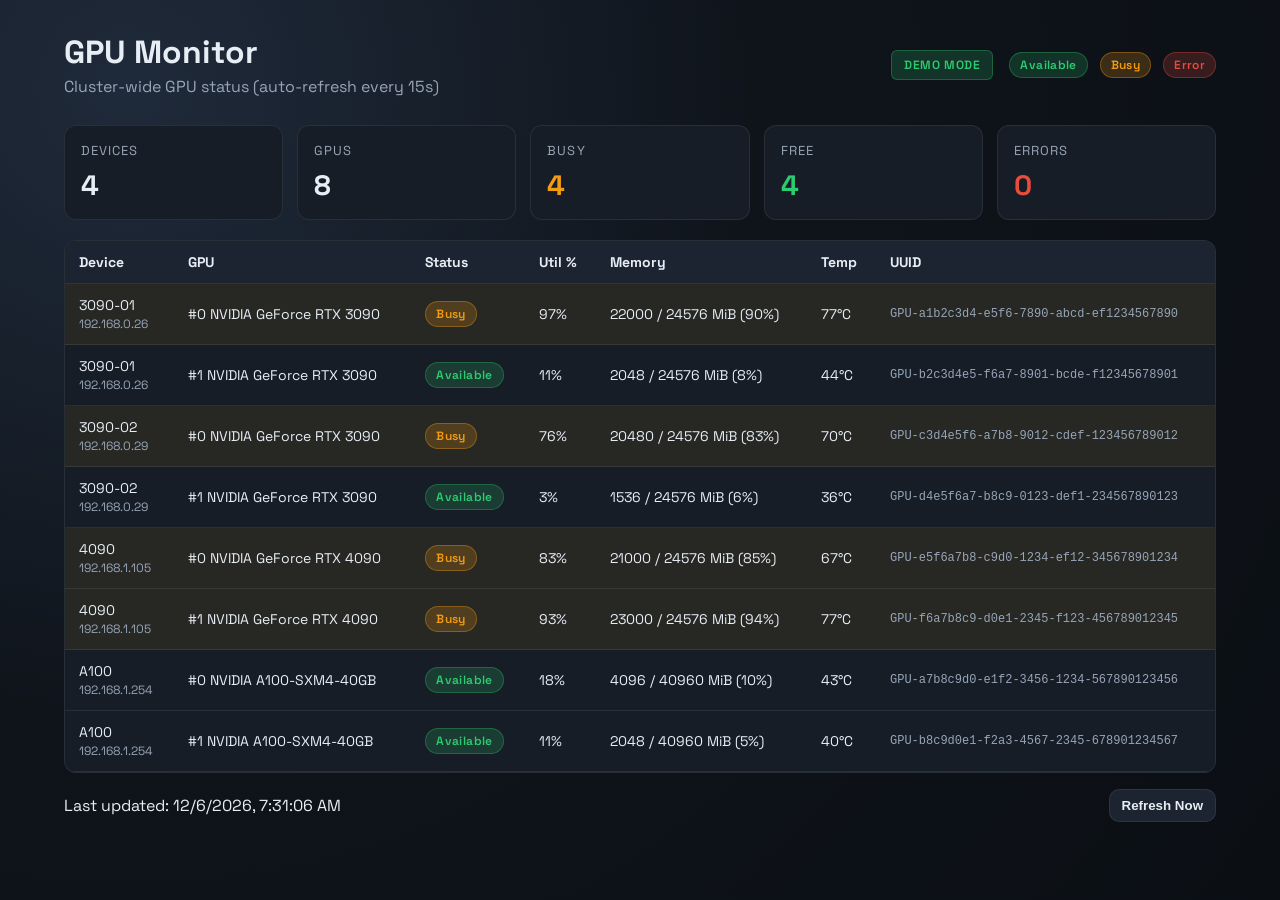
==== docs/index.html @ 457eb91b "github page" ====
<!doctype html>
<html lang="en">
  <head>
    <meta charset="utf-8" />
    <meta name="viewport" content="width=device-width, initial-scale=1" />
    <title>GPU Monitor - Demo</title>
    <style>
      @import url("https://fonts.googleapis.com/css2?family=Space+Grotesk:wght@400;500;600;700&display=swap");

      :root {
        --bg: #0f141b;
        --panel: #161d26;
        --panel-2: #1b2430;
        --text: #e7edf5;
        --muted: #97a5b7;
        --ok: #2ecc71;
        --busy: #f39c12;
        --error: #e74c3c;
        --border: rgba(255, 255, 255, 0.08);
      }

      * {
        box-sizing: border-box;
      }

      body {
        margin: 0;
        font-family: "Space Grotesk", sans-serif;
        background: radial-gradient(circle at 10% 10%, #1f2a3a 0%, #0f141b 45%, #0b0f14 100%);
        color: var(--text);
        min-height: 100vh;
      }

      .app {
        max-width: 1200px;
        margin: 0 auto;
        padding: 32px 24px 48px;
      }

      .topbar {
        display: flex;
        align-items: center;
        justify-content: space-between;
        gap: 24px;
        flex-wrap: wrap;
      }

      h1 {
        margin: 0 0 4px 0;
        font-size: 32px;
        font-weight: 700;
      }

      .subtitle {
        margin: 0;
        color: var(--muted);
      }

      .legend {
        display: flex;
        gap: 12px;
      }

      .summary {
        margin: 28px 0 20px;
        display: grid;
        grid-template-columns: repeat(auto-fit, minmax(160px, 1fr));
        gap: 14px;
      }

      .card {
        background: var(--panel);
        border: 1px solid var(--border);
        padding: 16px;
        border-radius: 12px;
      }

      .card-title {
        font-size: 13px;
        color: var(--muted);
        text-transform: uppercase;
        letter-spacing: 0.08em;
      }

      .card-value {
        font-size: 28px;
        font-weight: 700;
        margin-top: 8px;
      }

      .table-card {
        background: var(--panel);
        border-radius: 12px;
        border: 1px solid var(--border);
        overflow: hidden;
      }

      table {
        width: 100%;
        border-collapse: collapse;
        font-size: 14px;
      }

      thead {
        background: var(--panel-2);
      }

      th,
      td {
        text-align: left;
        padding: 12px 14px;
        border-bottom: 1px solid var(--border);
      }

      tr.row-busy {
        background: rgba(243, 156, 18, 0.08);
      }

      tr.row-ok {
        background: transparent;
      }

      tr.row-error {
        background: rgba(231, 76, 60, 0.12);
        color: #ffd9d6;
      }

      .pill {
        display: inline-block;
        padding: 4px 10px;
        border-radius: 999px;
        font-size: 12px;
        font-weight: 600;
        letter-spacing: 0.03em;
      }

      .pill.ok {
        background: rgba(46, 204, 113, 0.18);
        color: var(--ok);
        border: 1px solid rgba(46, 204, 113, 0.3);
      }

      .pill.busy {
        background: rgba(243, 156, 18, 0.2);
        color: var(--busy);
        border: 1px solid rgba(243, 156, 18, 0.35);
      }

      .pill.error {
        background: rgba(231, 76, 60, 0.2);
        color: var(--error);
        border: 1px solid rgba(231, 76, 60, 0.35);
      }

      .muted {
        color: var(--muted);
        font-size: 12px;
        margin-top: 2px;
      }

      .mono {
        font-family: "SFMono-Regular", ui-monospace, SFMono-Regular, Menlo, Monaco, Consolas, "Liberation Mono",
          "Courier New", monospace;
        font-size: 12px;
        color: var(--muted);
      }

      .footer {
        display: flex;
        align-items: center;
        justify-content: space-between;
        margin-top: 16px;
      }

      button {
        border: 1px solid var(--border);
        background: var(--panel-2);
        color: var(--text);
        padding: 8px 12px;
        border-radius: 10px;
        cursor: pointer;
        font-weight: 600;
      }

      button:hover {
        border-color: rgba(255, 255, 255, 0.25);
      }

      .card-value.ok {
        color: var(--ok);
      }

      .card-value.busy {
        color: var(--busy);
      }

      .card-value.error {
        color: var(--error);
      }

      .demo-badge {
        background: rgba(46, 204, 113, 0.18);
        color: var(--ok);
        border: 1px solid rgba(46, 204, 113, 0.3);
        padding: 6px 12px;
        border-radius: 6px;
        font-size: 12px;
        font-weight: 600;
        letter-spacing: 0.05em;
        text-transform: uppercase;
      }

      @media (max-width: 800px) {
        .app {
          padding: 20px 16px 32px;
        }

        table {
          font-size: 12px;
        }

        th,
        td {
          padding: 10px 8px;
        }
      }
    </style>
  </head>
  <body>
    <div class="app">
      <header class="topbar">
        <div>
          <h1>GPU Monitor</h1>
          <p class="subtitle">Cluster-wide GPU status (auto-refresh every 15s)</p>
        </div>
        <div style="display: flex; gap: 16px; align-items: center;">
          <div class="demo-badge">Demo Mode</div>
          <div class="legend">
            <div class="pill ok">Available</div>
            <div class="pill busy">Busy</div>
            <div class="pill error">Error</div>
          </div>
        </div>
      </header>

      <section class="summary" id="summary"></section>

      <section class="table-card">
        <table>
          <thead>
            <tr>
              <th>Device</th>
              <th>GPU</th>
              <th>Status</th>
              <th>Util %</th>
              <th>Memory</th>
              <th>Temp</th>
              <th>UUID</th>
            </tr>
          </thead>
          <tbody id="gpu-table"></tbody>
        </table>
      </section>

      <footer class="footer">
        <div id="updated"></div>
        <button id="refresh">Refresh Now</button>
      </footer>
    </div>

    <script>
      // Mock data - simulates what the real API would return
      const mockData = {
        updated_at: Math.floor(Date.now() / 1000),
        busy_memory_pct: 80,
        busy_util_pct: 70,
        devices: [
          {
            name: "3090-01",
            host: "192.168.0.26",
            status: "ok",
            error: null,
            gpus: [
              {
                index: 0,
                name: "NVIDIA GeForce RTX 3090",
                uuid: "GPU-a1b2c3d4-e5f6-7890-abcd-ef1234567890",
                utilization_gpu: 95,
                memory_total_mb: 24576,
                memory_used_mb: 22000,
                memory_used_pct: 90,
                temperature_c: 78,
                busy: true
              },
              {
                index: 1,
                name: "NVIDIA GeForce RTX 3090",
                uuid: "GPU-b2c3d4e5-f6a7-8901-bcde-f12345678901",
                utilization_gpu: 12,
                memory_total_mb: 24576,
                memory_used_mb: 2048,
                memory_used_pct: 8,
                temperature_c: 42,
                busy: false
              }
            ]
          },
          {
            name: "3090-02",
            host: "192.168.0.29",
            status: "ok",
            error: null,
            gpus: [
              {
                index: 0,
                name: "NVIDIA GeForce RTX 3090",
                uuid: "GPU-c3d4e5f6-a7b8-9012-cdef-123456789012",
                utilization_gpu: 78,
                memory_total_mb: 24576,
                memory_used_mb: 20480,
                memory_used_pct: 83,
                temperature_c: 72,
                busy: true
              },
              {
                index: 1,
                name: "NVIDIA GeForce RTX 3090",
                uuid: "GPU-d4e5f6a7-b8c9-0123-def1-234567890123",
                utilization_gpu: 5,
                memory_total_mb: 24576,
                memory_used_mb: 1536,
                memory_used_pct: 6,
                temperature_c: 38,
                busy: false
              }
            ]
          },
          {
            name: "4090",
            host: "192.168.1.105",
            status: "ok",
            error: null,
            gpus: [
              {
                index: 0,
                name: "NVIDIA GeForce RTX 4090",
                uuid: "GPU-e5f6a7b8-c9d0-1234-ef12-345678901234",
                utilization_gpu: 88,
                memory_total_mb: 24576,
                memory_used_mb: 21000,
                memory_used_pct: 85,
                temperature_c: 68,
                busy: true
              },
              {
                index: 1,
                name: "NVIDIA GeForce RTX 4090",
                uuid: "GPU-f6a7b8c9-d0e1-2345-f123-456789012345",
                utilization_gpu: 92,
                memory_total_mb: 24576,
                memory_used_mb: 23000,
                memory_used_pct: 94,
                temperature_c: 75,
                busy: true
              }
            ]
          },
          {
            name: "A100",
            host: "192.168.1.254",
            status: "ok",
            error: null,
            gpus: [
              {
                index: 0,
                name: "NVIDIA A100-SXM4-40GB",
                uuid: "GPU-a7b8c9d0-e1f2-3456-1234-567890123456",
                utilization_gpu: 15,
                memory_total_mb: 40960,
                memory_used_mb: 4096,
                memory_used_pct: 10,
                temperature_c: 45,
                busy: false
              },
              {
                index: 1,
                name: "NVIDIA A100-SXM4-40GB",
                uuid: "GPU-b8c9d0e1-f2a3-4567-2345-678901234567",
                utilization_gpu: 8,
                memory_total_mb: 40960,
                memory_used_mb: 2048,
                memory_used_pct: 5,
                temperature_c: 41,
                busy: false
              }
            ]
          }
        ]
      };

      const summaryEl = document.getElementById("summary");
      const tableEl = document.getElementById("gpu-table");
      const updatedEl = document.getElementById("updated");
      const refreshBtn = document.getElementById("refresh");

      // Simulate data variations on refresh
      function getMockData() {
        const data = JSON.parse(JSON.stringify(mockData)); // Deep clone
        data.updated_at = Math.floor(Date.now() / 1000);

        // Add some randomness to make it feel more realistic
        data.devices.forEach(device => {
          if (device.status === "ok") {
            device.gpus.forEach(gpu => {
              // Slightly vary utilization and temperature
              gpu.utilization_gpu = Math.max(0, Math.min(100, gpu.utilization_gpu + Math.floor(Math.random() * 10 - 5)));
              gpu.temperature_c = Math.max(30, Math.min(85, gpu.temperature_c + Math.floor(Math.random() * 6 - 3)));

              // Update busy status based on thresholds
              gpu.busy = gpu.memory_used_pct >= 80 || gpu.utilization_gpu >= 70;
            });
          }
        });

        return data;
      }

      function renderSummary(data) {
        const totals = {
          devices: data.devices.length,
          gpus: 0,
          busy: 0,
          free: 0,
          error: 0,
        };

        data.devices.forEach((d) => {
          if (d.status !== "ok") {
            totals.error += 1;
            return;
          }
          d.gpus.forEach((g) => {
            totals.gpus += 1;
            if (g.busy) totals.busy += 1;
            else totals.free += 1;
          });
        });

        summaryEl.innerHTML = `
          <div class="card">
            <div class="card-title">Devices</div>
            <div class="card-value">${totals.devices}</div>
          </div>
          <div class="card">
            <div class="card-title">GPUs</div>
            <div class="card-value">${totals.gpus}</div>
          </div>
          <div class="card">
            <div class="card-title">Busy</div>
            <div class="card-value busy">${totals.busy}</div>
          </div>
          <div class="card">
            <div class="card-title">Free</div>
            <div class="card-value ok">${totals.free}</div>
          </div>
          <div class="card">
            <div class="card-title">Errors</div>
            <div class="card-value error">${totals.error}</div>
          </div>
        `;
      }

      function formatMem(used, total, pct) {
        return `${used} / ${total} MiB (${pct}%)`;
      }

      function renderTable(data) {
        tableEl.innerHTML = "";

        data.devices.forEach((d) => {
          if (d.status !== "ok") {
            const row = document.createElement("tr");
            row.className = "row-error";
            row.innerHTML = `
              <td>${d.name}<div class="muted">${d.host}</div></td>
              <td colspan="6">${d.error || "Unknown error"}</td>
            `;
            tableEl.appendChild(row);
            return;
          }

          d.gpus.forEach((g) => {
            const row = document.createElement("tr");
            row.className = g.busy ? "row-busy" : "row-ok";
            row.innerHTML = `
              <td>${d.name}<div class="muted">${d.host}</div></td>
              <td>#${g.index} ${g.name}</td>
              <td><span class="pill ${g.busy ? "busy" : "ok"}">${
              g.busy ? "Busy" : "Available"
            }</span></td>
              <td>${g.utilization_gpu}%</td>
              <td>${formatMem(g.memory_used_mb, g.memory_total_mb, g.memory_used_pct)}</td>
              <td>${g.temperature_c}°C</td>
              <td class="mono">${g.uuid}</td>
            `;
            tableEl.appendChild(row);
          });
        });
      }

      function renderUpdated(ts) {
        const date = new Date(ts * 1000);
        updatedEl.textContent = `Last updated: ${date.toLocaleString()}`;
      }

      function refresh() {
        const data = getMockData();
        renderSummary(data);
        renderTable(data);
        renderUpdated(data.updated_at);
      }

      refreshBtn.addEventListener("click", refresh);

      // Auto-refresh every 15 seconds
      setInterval(refresh, 15000);

      // Initial render
      refresh();
    </script>
  </body>
</html>
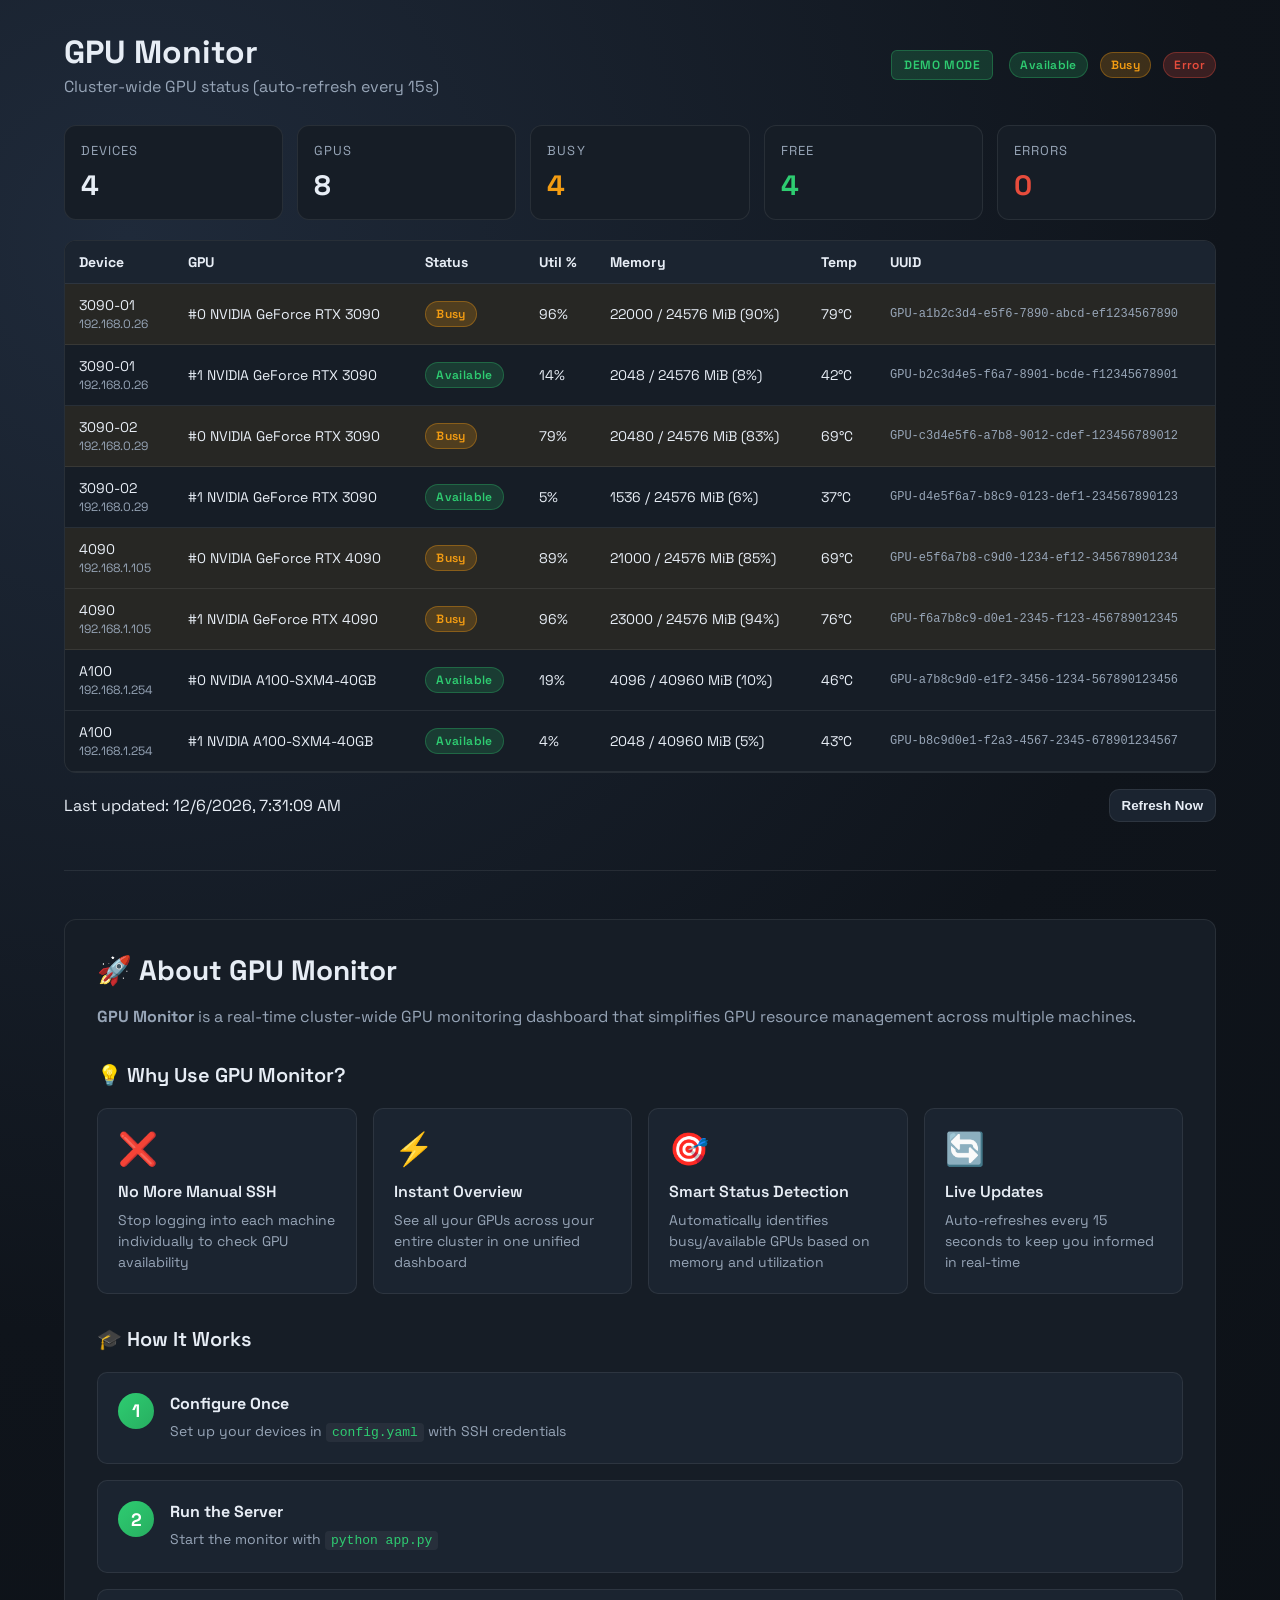
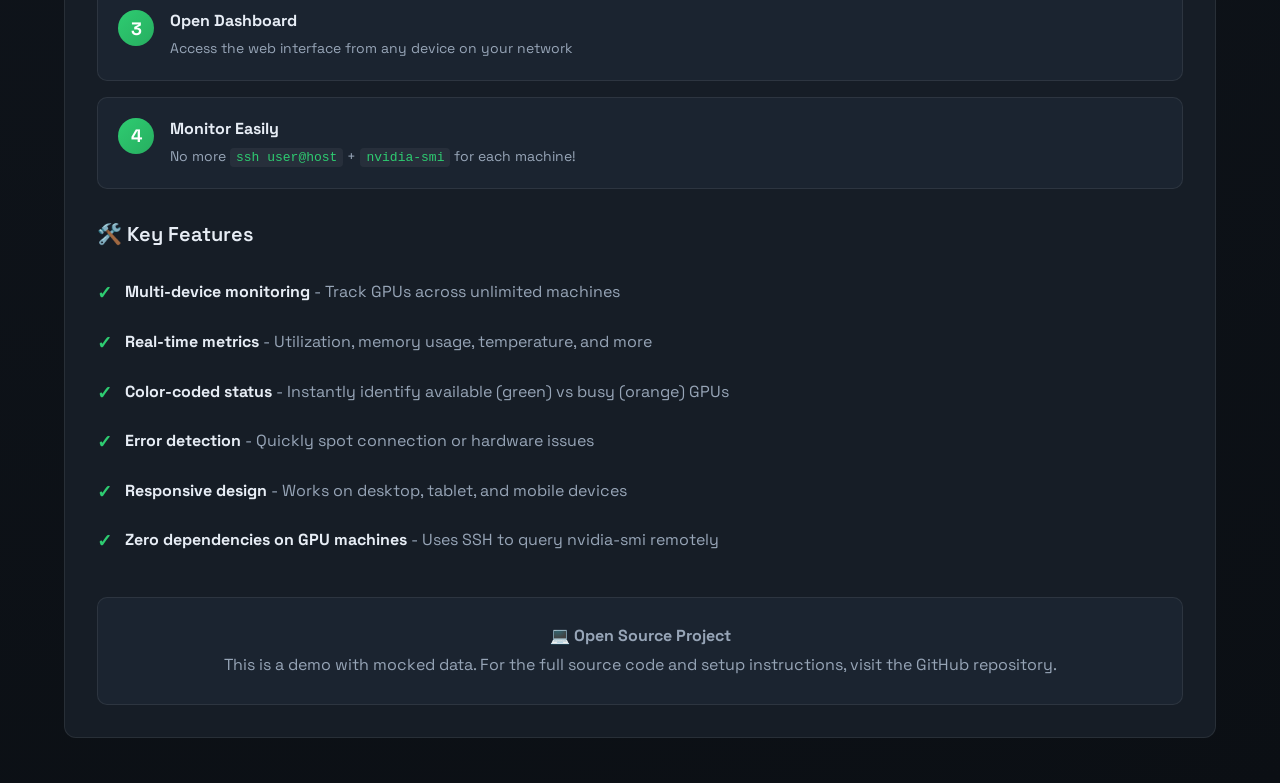
==== commit 7516949a: "update github io page" ====
--- a/docs/index.html
+++ b/docs/index.html
@@ -210,6 +210,175 @@
         text-transform: uppercase;
       }
 
+      .info-section {
+        margin-top: 48px;
+        padding-top: 48px;
+        border-top: 1px solid var(--border);
+      }
+
+      .info-card {
+        background: var(--panel);
+        border: 1px solid var(--border);
+        padding: 32px;
+        border-radius: 12px;
+        max-width: 100%;
+      }
+
+      .info-card h2 {
+        margin: 0 0 16px 0;
+        font-size: 28px;
+        font-weight: 700;
+      }
+
+      .info-card h3 {
+        margin: 32px 0 16px 0;
+        font-size: 20px;
+        font-weight: 600;
+        color: var(--text);
+      }
+
+      .info-card p {
+        line-height: 1.6;
+        color: var(--muted);
+        margin: 0 0 16px 0;
+      }
+
+      .benefit-grid {
+        display: grid;
+        grid-template-columns: repeat(auto-fit, minmax(240px, 1fr));
+        gap: 16px;
+        margin: 20px 0;
+      }
+
+      .benefit {
+        background: var(--panel-2);
+        border: 1px solid var(--border);
+        padding: 20px;
+        border-radius: 10px;
+        transition: transform 0.2s, border-color 0.2s;
+      }
+
+      .benefit:hover {
+        transform: translateY(-2px);
+        border-color: rgba(255, 255, 255, 0.15);
+      }
+
+      .benefit-icon {
+        font-size: 32px;
+        margin-bottom: 12px;
+      }
+
+      .benefit-title {
+        font-size: 16px;
+        font-weight: 600;
+        color: var(--text);
+        margin-bottom: 8px;
+      }
+
+      .benefit-desc {
+        font-size: 14px;
+        color: var(--muted);
+        line-height: 1.5;
+      }
+
+      .steps {
+        display: flex;
+        flex-direction: column;
+        gap: 16px;
+        margin: 20px 0;
+      }
+
+      .step {
+        display: flex;
+        gap: 16px;
+        align-items: flex-start;
+        background: var(--panel-2);
+        border: 1px solid var(--border);
+        padding: 20px;
+        border-radius: 10px;
+      }
+
+      .step-number {
+        background: linear-gradient(135deg, var(--ok), #27ae60);
+        color: white;
+        width: 36px;
+        height: 36px;
+        border-radius: 50%;
+        display: flex;
+        align-items: center;
+        justify-content: center;
+        font-weight: 700;
+        font-size: 18px;
+        flex-shrink: 0;
+      }
+
+      .step-content {
+        flex: 1;
+      }
+
+      .step-content strong {
+        display: block;
+        font-size: 16px;
+        margin-bottom: 6px;
+        color: var(--text);
+      }
+
+      .step-content p {
+        margin: 0;
+        font-size: 14px;
+        color: var(--muted);
+      }
+
+      .step-content code {
+        background: rgba(255, 255, 255, 0.05);
+        padding: 2px 6px;
+        border-radius: 4px;
+        font-family: "SFMono-Regular", ui-monospace, monospace;
+        font-size: 13px;
+        color: var(--ok);
+      }
+
+      .features-list {
+        list-style: none;
+        padding: 0;
+        margin: 20px 0;
+      }
+
+      .features-list li {
+        padding: 12px 0;
+        padding-left: 28px;
+        position: relative;
+        color: var(--muted);
+        line-height: 1.6;
+      }
+
+      .features-list li::before {
+        content: "✓";
+        position: absolute;
+        left: 0;
+        color: var(--ok);
+        font-weight: bold;
+        font-size: 18px;
+      }
+
+      .features-list li strong {
+        color: var(--text);
+      }
+
+      .github-link {
+        margin-top: 32px;
+        padding: 24px;
+        background: var(--panel-2);
+        border: 1px solid var(--border);
+        border-radius: 10px;
+        text-align: center;
+      }
+
+      .github-link p {
+        margin: 0;
+        line-height: 1.8;
+      }
+
       @media (max-width: 800px) {
         .app {
           padding: 20px 16px 32px;
@@ -222,6 +391,20 @@
         th,
         td {
           padding: 10px 8px;
+        }
+
+        .info-card {
+          padding: 24px 20px;
+        }
+
+        .benefit-grid {
+          grid-template-columns: 1fr;
+        }
+
+        .step {
+          flex-direction: column;
+          align-items: center;
+          text-align: center;
         }
       }
     </style>
@@ -266,6 +449,98 @@
         <div id="updated"></div>
         <button id="refresh">Refresh Now</button>
       </footer>
+
+      <section class="info-section">
+        <div class="info-card">
+          <h2>🚀 About GPU Monitor</h2>
+          <p>
+            <strong>GPU Monitor</strong> is a real-time cluster-wide GPU monitoring dashboard that simplifies
+            GPU resource management across multiple machines.
+          </p>
+
+          <h3>💡 Why Use GPU Monitor?</h3>
+          <div class="benefit-grid">
+            <div class="benefit">
+              <div class="benefit-icon">❌</div>
+              <div class="benefit-title">No More Manual SSH</div>
+              <div class="benefit-desc">
+                Stop logging into each machine individually to check GPU availability
+              </div>
+            </div>
+            <div class="benefit">
+              <div class="benefit-icon">⚡</div>
+              <div class="benefit-title">Instant Overview</div>
+              <div class="benefit-desc">
+                See all your GPUs across your entire cluster in one unified dashboard
+              </div>
+            </div>
+            <div class="benefit">
+              <div class="benefit-icon">🎯</div>
+              <div class="benefit-title">Smart Status Detection</div>
+              <div class="benefit-desc">
+                Automatically identifies busy/available GPUs based on memory and utilization
+              </div>
+            </div>
+            <div class="benefit">
+              <div class="benefit-icon">🔄</div>
+              <div class="benefit-title">Live Updates</div>
+              <div class="benefit-desc">
+                Auto-refreshes every 15 seconds to keep you informed in real-time
+              </div>
+            </div>
+          </div>
+
+          <h3>🎓 How It Works</h3>
+          <div class="steps">
+            <div class="step">
+              <span class="step-number">1</span>
+              <div class="step-content">
+                <strong>Configure Once</strong>
+                <p>Set up your devices in <code>config.yaml</code> with SSH credentials</p>
+              </div>
+            </div>
+            <div class="step">
+              <span class="step-number">2</span>
+              <div class="step-content">
+                <strong>Run the Server</strong>
+                <p>Start the monitor with <code>python app.py</code></p>
+              </div>
+            </div>
+            <div class="step">
+              <span class="step-number">3</span>
+              <div class="step-content">
+                <strong>Open Dashboard</strong>
+                <p>Access the web interface from any device on your network</p>
+              </div>
+            </div>
+            <div class="step">
+              <span class="step-number">4</span>
+              <div class="step-content">
+                <strong>Monitor Easily</strong>
+                <p>No more <code>ssh user@host</code> + <code>nvidia-smi</code> for each machine!</p>
+              </div>
+            </div>
+          </div>
+
+          <h3>🛠️ Key Features</h3>
+          <ul class="features-list">
+            <li><strong>Multi-device monitoring</strong> - Track GPUs across unlimited machines</li>
+            <li><strong>Real-time metrics</strong> - Utilization, memory usage, temperature, and more</li>
+            <li><strong>Color-coded status</strong> - Instantly identify available (green) vs busy (orange) GPUs</li>
+            <li><strong>Error detection</strong> - Quickly spot connection or hardware issues</li>
+            <li><strong>Responsive design</strong> - Works on desktop, tablet, and mobile devices</li>
+            <li><strong>Zero dependencies on GPU machines</strong> - Uses SSH to query nvidia-smi remotely</li>
+          </ul>
+
+          <div class="github-link">
+            <p>
+              <strong>💻 Open Source Project</strong><br>
+              This is a demo with mocked data. For the full source code and setup instructions,
+              visit the GitHub repository.
+            </p>
+          </div>
+        </div>
+      </section>
     </div>
 
     <script>
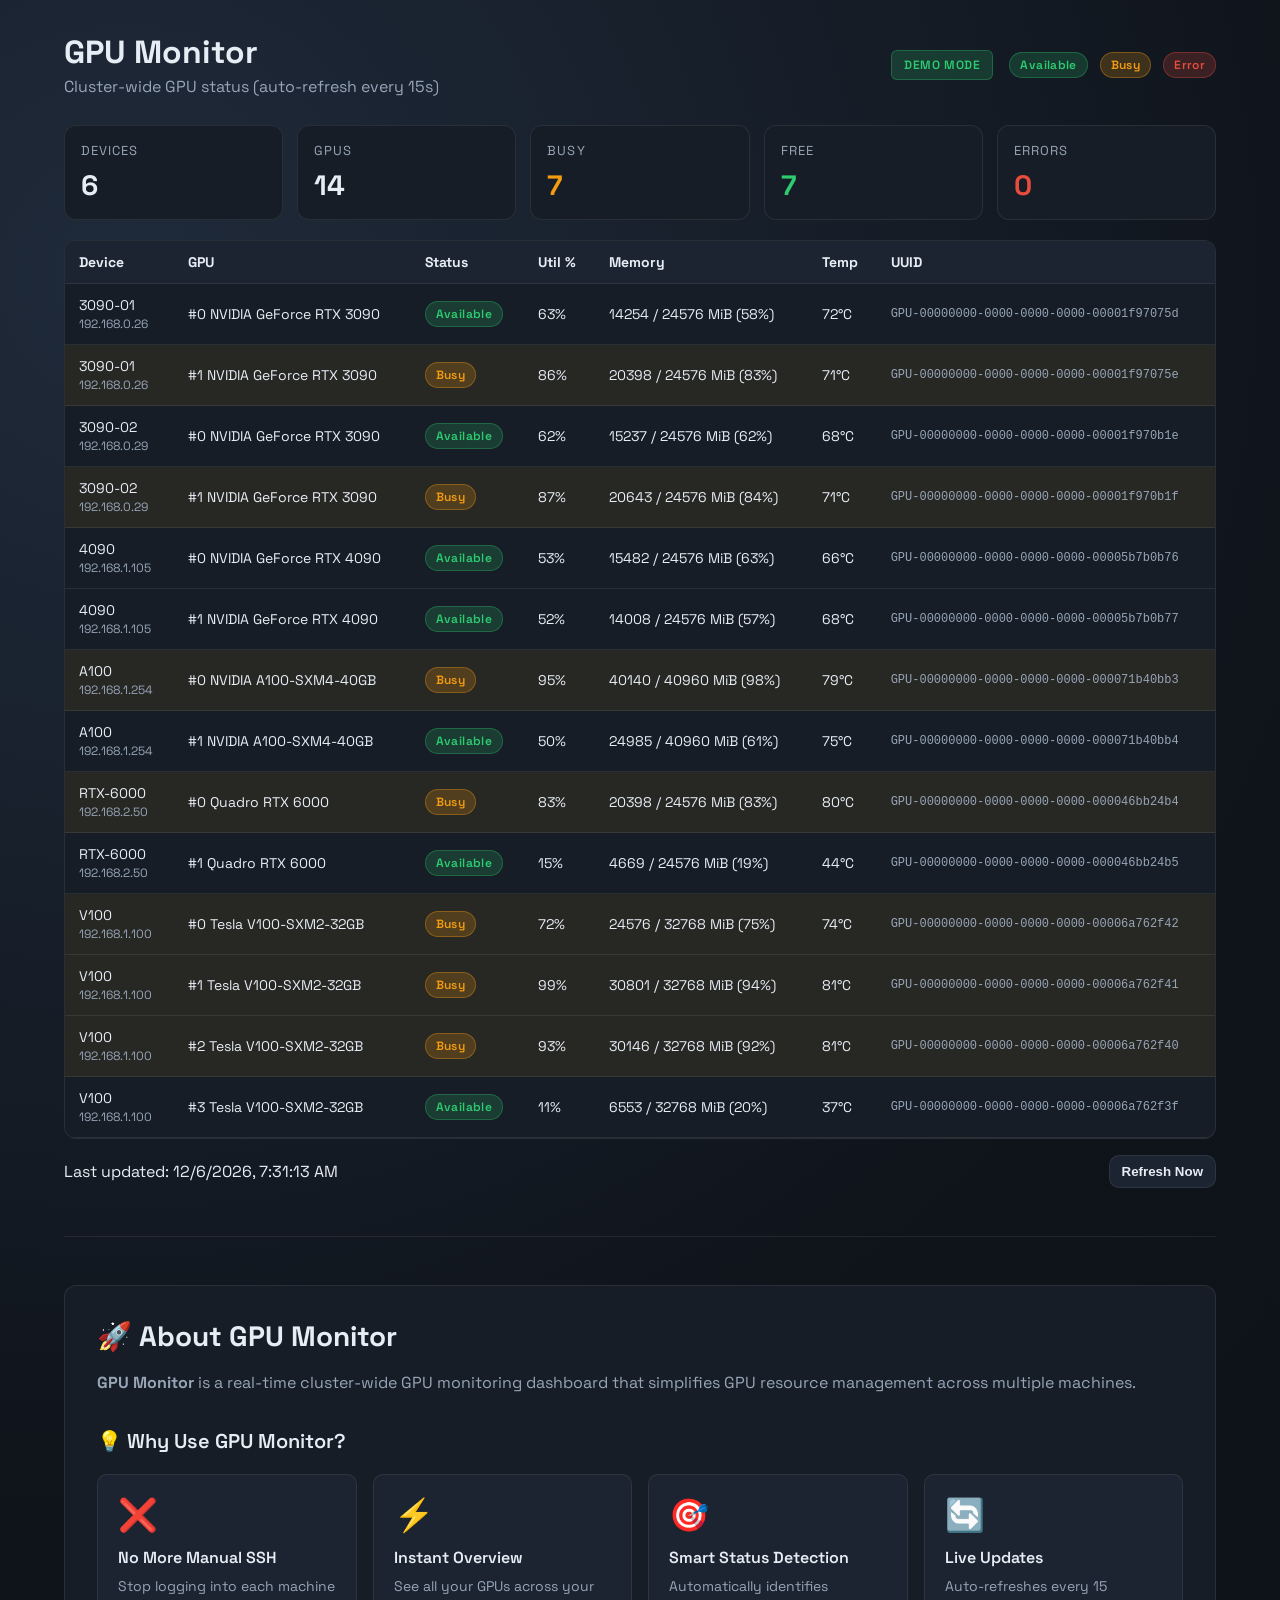
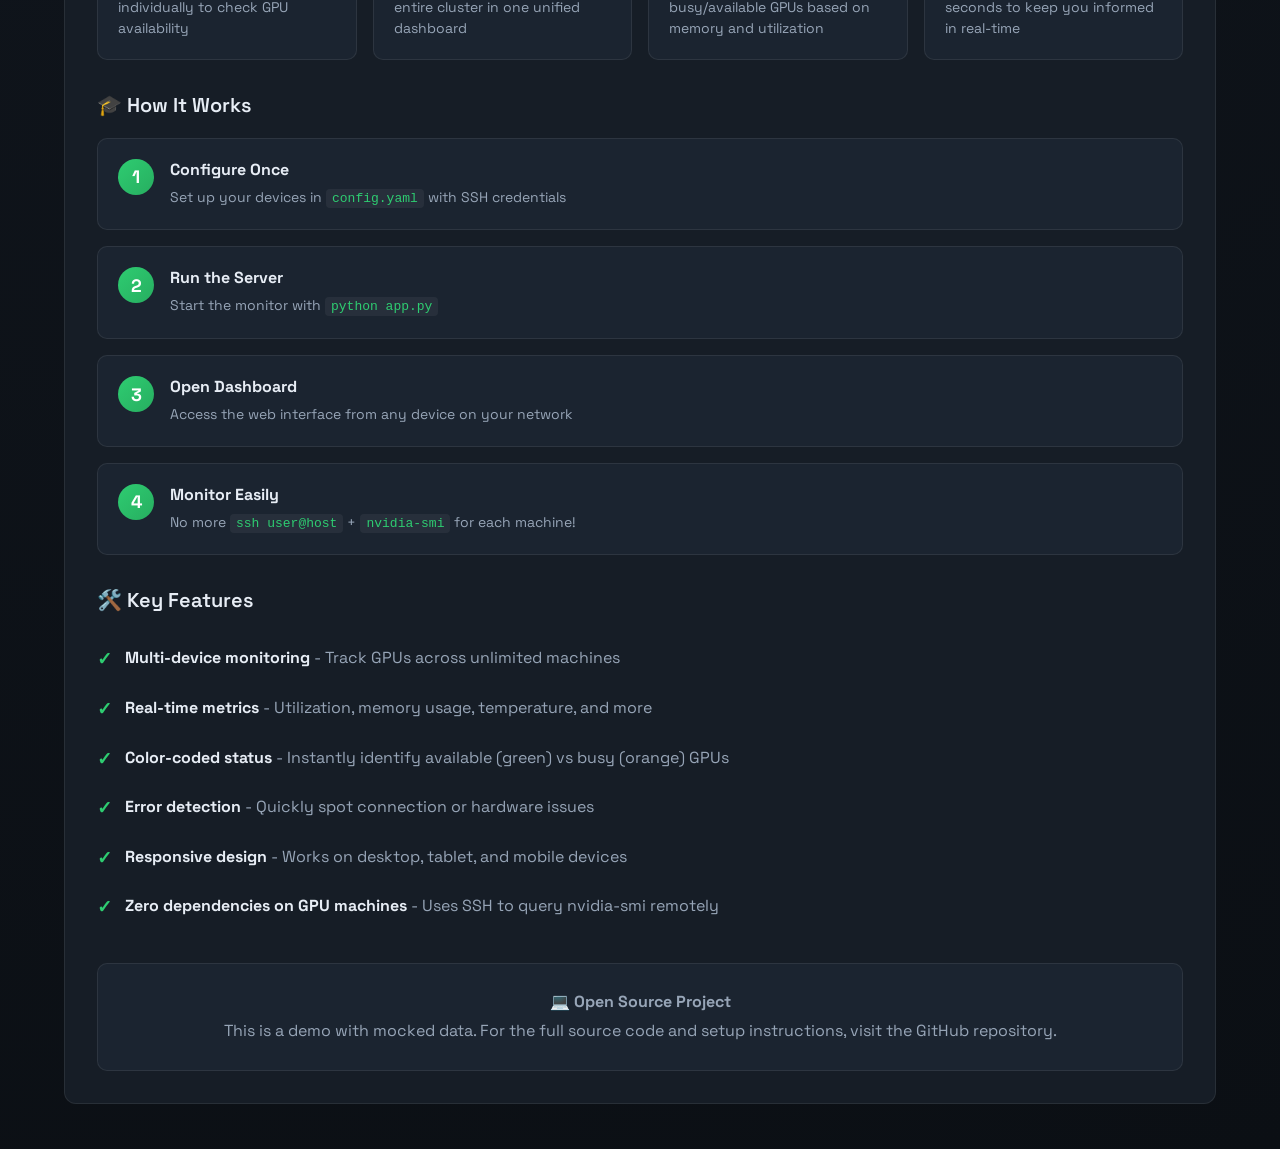
==== commit 59b9bbf4: "update github io page" ====
--- a/docs/index.html
+++ b/docs/index.html
@@ -544,158 +544,118 @@
     </div>
 
     <script>
-      // Mock data - simulates what the real API would return
-      const mockData = {
-        updated_at: Math.floor(Date.now() / 1000),
-        busy_memory_pct: 80,
-        busy_util_pct: 70,
-        devices: [
-          {
-            name: "3090-01",
-            host: "192.168.0.26",
-            status: "ok",
-            error: null,
-            gpus: [
-              {
-                index: 0,
-                name: "NVIDIA GeForce RTX 3090",
-                uuid: "GPU-a1b2c3d4-e5f6-7890-abcd-ef1234567890",
-                utilization_gpu: 95,
-                memory_total_mb: 24576,
-                memory_used_mb: 22000,
-                memory_used_pct: 90,
-                temperature_c: 78,
-                busy: true
-              },
-              {
-                index: 1,
-                name: "NVIDIA GeForce RTX 3090",
-                uuid: "GPU-b2c3d4e5-f6a7-8901-bcde-f12345678901",
-                utilization_gpu: 12,
-                memory_total_mb: 24576,
-                memory_used_mb: 2048,
-                memory_used_pct: 8,
-                temperature_c: 42,
-                busy: false
-              }
-            ]
-          },
-          {
-            name: "3090-02",
-            host: "192.168.0.29",
-            status: "ok",
-            error: null,
-            gpus: [
-              {
-                index: 0,
-                name: "NVIDIA GeForce RTX 3090",
-                uuid: "GPU-c3d4e5f6-a7b8-9012-cdef-123456789012",
-                utilization_gpu: 78,
-                memory_total_mb: 24576,
-                memory_used_mb: 20480,
-                memory_used_pct: 83,
-                temperature_c: 72,
-                busy: true
-              },
-              {
-                index: 1,
-                name: "NVIDIA GeForce RTX 3090",
-                uuid: "GPU-d4e5f6a7-b8c9-0123-def1-234567890123",
-                utilization_gpu: 5,
-                memory_total_mb: 24576,
-                memory_used_mb: 1536,
-                memory_used_pct: 6,
-                temperature_c: 38,
-                busy: false
-              }
-            ]
-          },
-          {
-            name: "4090",
-            host: "192.168.1.105",
-            status: "ok",
-            error: null,
-            gpus: [
-              {
-                index: 0,
-                name: "NVIDIA GeForce RTX 4090",
-                uuid: "GPU-e5f6a7b8-c9d0-1234-ef12-345678901234",
-                utilization_gpu: 88,
-                memory_total_mb: 24576,
-                memory_used_mb: 21000,
-                memory_used_pct: 85,
-                temperature_c: 68,
-                busy: true
-              },
-              {
-                index: 1,
-                name: "NVIDIA GeForce RTX 4090",
-                uuid: "GPU-f6a7b8c9-d0e1-2345-f123-456789012345",
-                utilization_gpu: 92,
-                memory_total_mb: 24576,
-                memory_used_mb: 23000,
-                memory_used_pct: 94,
-                temperature_c: 75,
-                busy: true
-              }
-            ]
-          },
-          {
-            name: "A100",
-            host: "192.168.1.254",
-            status: "ok",
-            error: null,
-            gpus: [
-              {
-                index: 0,
-                name: "NVIDIA A100-SXM4-40GB",
-                uuid: "GPU-a7b8c9d0-e1f2-3456-1234-567890123456",
-                utilization_gpu: 15,
-                memory_total_mb: 40960,
-                memory_used_mb: 4096,
-                memory_used_pct: 10,
-                temperature_c: 45,
-                busy: false
-              },
-              {
-                index: 1,
-                name: "NVIDIA A100-SXM4-40GB",
-                uuid: "GPU-b8c9d0e1-f2a3-4567-2345-678901234567",
-                utilization_gpu: 8,
-                memory_total_mb: 40960,
-                memory_used_mb: 2048,
-                memory_used_pct: 5,
-                temperature_c: 41,
-                busy: false
-              }
-            ]
-          }
-        ]
-      };
-
       const summaryEl = document.getElementById("summary");
       const tableEl = document.getElementById("gpu-table");
       const updatedEl = document.getElementById("updated");
       const refreshBtn = document.getElementById("refresh");
 
-      // Simulate data variations on refresh
+      // Device templates with realistic configurations
+      const deviceTemplates = [
+        { name: "3090-01", host: "192.168.0.26", gpuModel: "NVIDIA GeForce RTX 3090", gpuCount: 2, memoryMB: 24576 },
+        { name: "3090-02", host: "192.168.0.29", gpuModel: "NVIDIA GeForce RTX 3090", gpuCount: 2, memoryMB: 24576 },
+        { name: "4090", host: "192.168.1.105", gpuModel: "NVIDIA GeForce RTX 4090", gpuCount: 2, memoryMB: 24576 },
+        { name: "A100", host: "192.168.1.254", gpuModel: "NVIDIA A100-SXM4-40GB", gpuCount: 2, memoryMB: 40960 },
+        { name: "V100", host: "192.168.1.100", gpuModel: "Tesla V100-SXM2-32GB", gpuCount: 4, memoryMB: 32768 },
+        { name: "RTX-6000", host: "192.168.2.50", gpuModel: "Quadro RTX 6000", gpuCount: 2, memoryMB: 24576 }
+      ];
+
+      // Generate random UUID
+      function generateUUID(deviceName, gpuIndex) {
+        const hash = `${deviceName}-${gpuIndex}`.split('').reduce((a, b) => {
+          a = ((a << 5) - a) + b.charCodeAt(0);
+          return a & a;
+        }, 0);
+        const hex = Math.abs(hash).toString(16).padStart(32, '0');
+        return `GPU-${hex.slice(0, 8)}-${hex.slice(8, 12)}-${hex.slice(12, 16)}-${hex.slice(16, 20)}-${hex.slice(20, 32)}`;
+      }
+
+      // Random number in range
+      function randomInt(min, max) {
+        return Math.floor(Math.random() * (max - min + 1)) + min;
+      }
+
+      // Generate realistic GPU state
+      function generateGPUState(memoryTotalMB) {
+        const scenarios = [
+          // Idle
+          { utilization: [0, 15], memoryPct: [5, 20], temp: [35, 50] },
+          // Light load
+          { utilization: [20, 45], memoryPct: [25, 50], temp: [50, 65] },
+          // Medium load
+          { utilization: [50, 75], memoryPct: [55, 75], temp: [65, 75] },
+          // Heavy load (busy)
+          { utilization: [80, 100], memoryPct: [80, 95], temp: [70, 82] },
+          // Training job (busy)
+          { utilization: [95, 100], memoryPct: [90, 98], temp: [75, 85] }
+        ];
+
+        const scenario = scenarios[randomInt(0, scenarios.length - 1)];
+        const utilization = randomInt(scenario.utilization[0], scenario.utilization[1]);
+        const memoryPct = randomInt(scenario.memoryPct[0], scenario.memoryPct[1]);
+        const memoryUsedMB = Math.floor(memoryTotalMB * memoryPct / 100);
+        const temperature = randomInt(scenario.temp[0], scenario.temp[1]);
+
+        return {
+          utilization_gpu: utilization,
+          memory_total_mb: memoryTotalMB,
+          memory_used_mb: memoryUsedMB,
+          memory_used_pct: memoryPct,
+          temperature_c: temperature,
+          busy: memoryPct >= 80 || utilization >= 70
+        };
+      }
+
+      // Generate complete mock data with realistic variations
       function getMockData() {
-        const data = JSON.parse(JSON.stringify(mockData)); // Deep clone
-        data.updated_at = Math.floor(Date.now() / 1000);
-
-        // Add some randomness to make it feel more realistic
-        data.devices.forEach(device => {
-          if (device.status === "ok") {
-            device.gpus.forEach(gpu => {
-              // Slightly vary utilization and temperature
-              gpu.utilization_gpu = Math.max(0, Math.min(100, gpu.utilization_gpu + Math.floor(Math.random() * 10 - 5)));
-              gpu.temperature_c = Math.max(30, Math.min(85, gpu.temperature_c + Math.floor(Math.random() * 6 - 3)));
-
-              // Update busy status based on thresholds
-              gpu.busy = gpu.memory_used_pct >= 80 || gpu.utilization_gpu >= 70;
+        const data = {
+          updated_at: Math.floor(Date.now() / 1000),
+          busy_memory_pct: 80,
+          busy_util_pct: 70,
+          devices: []
+        };
+
+        // Use 4-6 random devices from templates
+        const numDevices = randomInt(4, 6);
+        const selectedDevices = [...deviceTemplates]
+          .sort(() => Math.random() - 0.5)
+          .slice(0, numDevices);
+
+        selectedDevices.forEach(template => {
+          // 5% chance of device error
+          const hasError = Math.random() < 0.05;
+
+          if (hasError) {
+            data.devices.push({
+              name: template.name,
+              host: template.host,
+              status: "error",
+              error: ["SSH connection timeout", "nvidia-smi: command not found", "Authentication failed"][randomInt(0, 2)],
+              gpus: []
+            });
+          } else {
+            const gpus = [];
+            for (let i = 0; i < template.gpuCount; i++) {
+              const state = generateGPUState(template.memoryMB);
+              gpus.push({
+                index: i,
+                name: template.gpuModel,
+                uuid: generateUUID(template.name, i),
+                ...state
+              });
+            }
+
+            data.devices.push({
+              name: template.name,
+              host: template.host,
+              status: "ok",
+              error: null,
+              gpus: gpus
             });
           }
         });
+
+        // Sort devices by name for consistency
+        data.devices.sort((a, b) => a.name.localeCompare(b.name));
 
         return data;
       }
